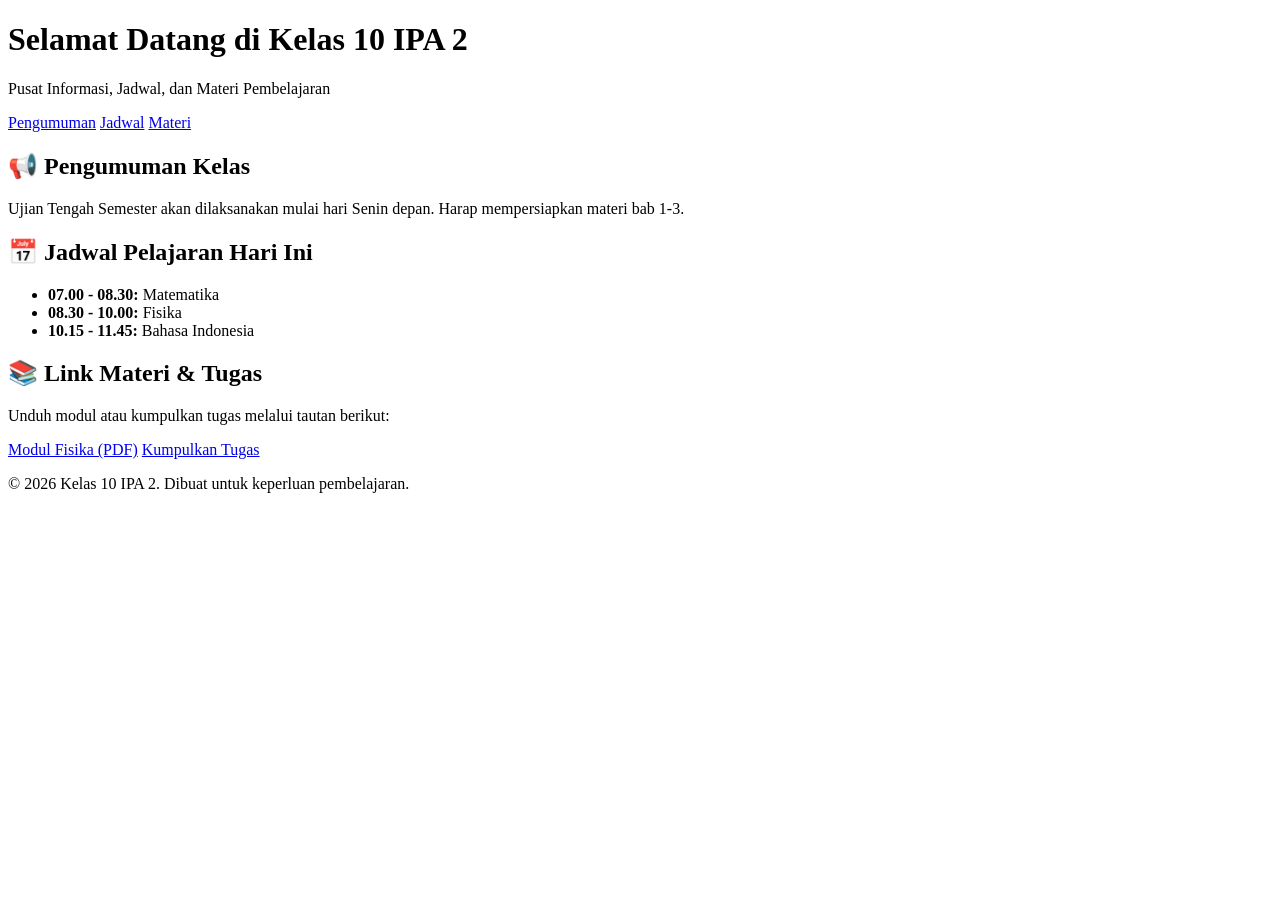
==== index.html @ 9a79be2e "index.html" ====
<!DOCTYPE html>
<html lang="id">
<head>
    <meta charset="UTF-8">
    <meta name="viewport" content="width=device-width, initial-scale=1.0">
    <title>Website Kelas 10 IPA 2</title>
    <link rel="stylesheet" href="style.css">
</head>
<body>

    <!-- Header / Banner -->
    <header>
        <h1>Selamat Datang di Kelas 10 IPA 2</h1>
        <p>Pusat Informasi, Jadwal, dan Materi Pembelajaran</p>
    </header>

    <!-- Navigasi Sederhana -->
    <nav>
        <a href="#pengumuman">Pengumuman</a>
        <a href="#jadwal">Jadwal</a>
        <a href="#materi">Materi</a>
    </nav>

    <!-- Konten Utama -->
    <main class="container">
        
        <!-- Seksi Pengumuman -->
        <section id="pengumuman" class="card">
            <h2>📢 Pengumuman Kelas</h2>
            <p>Ujian Tengah Semester akan dilaksanakan mulai hari Senin depan. Harap mempersiapkan materi bab 1-3.</p>
        </section>

        <!-- Seksi Jadwal -->
        <section id="jadwal" class="card">
            <h2>📅 Jadwal Pelajaran Hari Ini</h2>
            <ul>
                <li><strong>07.00 - 08.30:</strong> Matematika</li>
                <li><strong>08.30 - 10.00:</strong> Fisika</li>
                <li><strong>10.15 - 11.45:</strong> Bahasa Indonesia</li>
            </ul>
        </section>

        <!-- Seksi Materi -->
        <section id="materi" class="card">
            <h2>📚 Link Materi & Tugas</h2>
            <p>Unduh modul atau kumpulkan tugas melalui tautan berikut:</p>
            <a href="#" class="btn">Modul Fisika (PDF)</a>
            <a href="#" class="btn">Kumpulkan Tugas</a>
        </section>

    </main>

    <!-- Footer -->
    <footer>
        <p>&copy; 2026 Kelas 10 IPA 2. Dibuat untuk keperluan pembelajaran.</p>
    </footer>

</body>
</html>
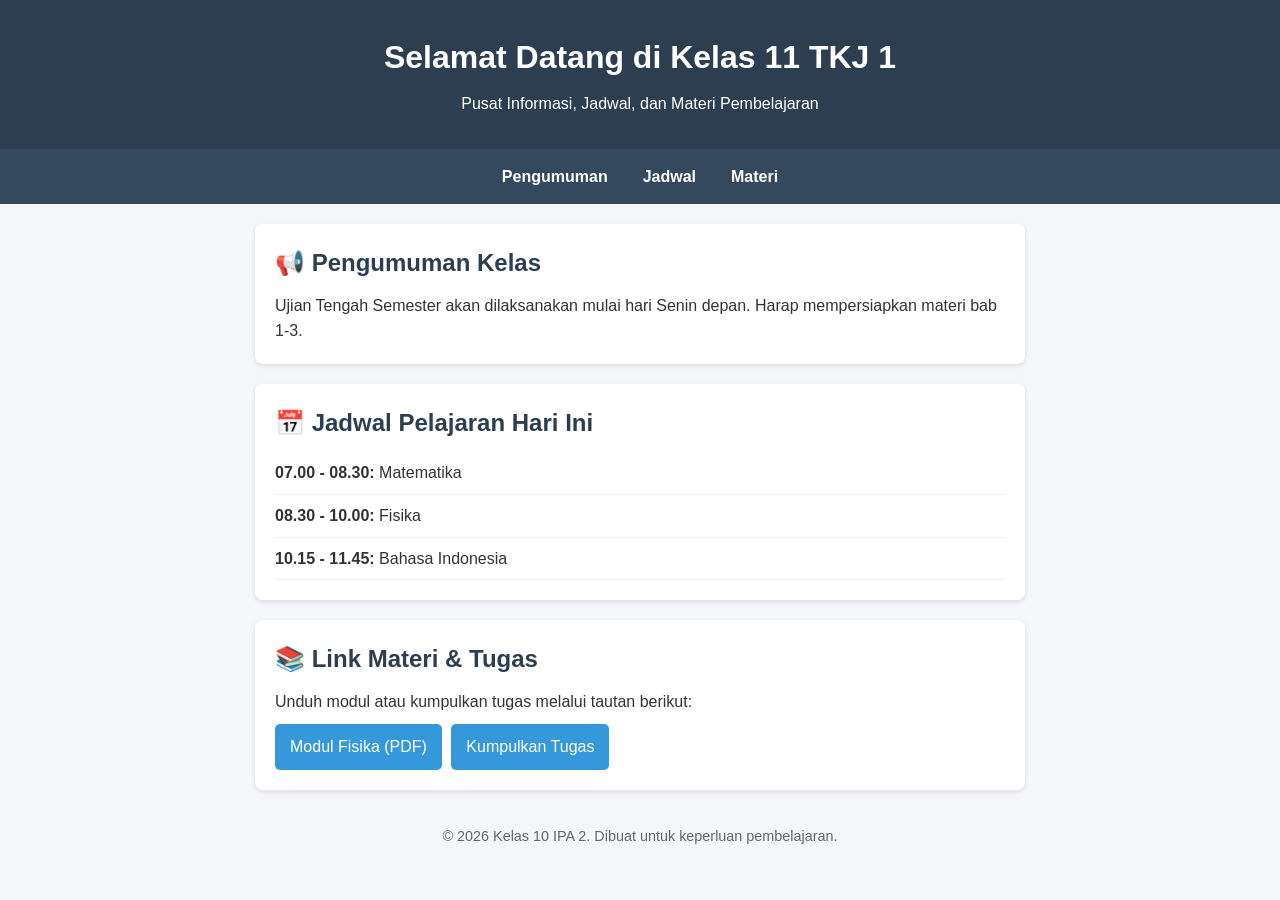
==== commit 90f25a10: "Update index.html" ====
--- a/index.html
+++ b/index.html
@@ -10,7 +10,7 @@
 
     <!-- Header / Banner -->
     <header>
-        <h1>Selamat Datang di Kelas 10 IPA 2</h1>
+        <h1>Selamat Datang di Kelas 11 TKJ 1</h1>
         <p>Pusat Informasi, Jadwal, dan Materi Pembelajaran</p>
     </header>
 
--- a/style.css
+++ b/style.css
@@ -0,0 +1,100 @@
+/* Pengaturan Umum */
+* {
+    box-sizing: border-box;
+    margin: 0;
+    padding: 0;
+    font-family: Arial, sans-serif;
+}
+
+body {
+    background-color: #f4f6f9;
+    color: #333;
+    line-height: 1.6;
+}
+
+/* Header */
+header {
+    background-color: #2c3e50;
+    color: white;
+    text-align: center;
+    padding: 2rem 1rem;
+}
+
+header h1 {
+    font-size: 2rem;
+    margin-bottom: 0.5rem;
+}
+
+/* Navigasi */
+nav {
+    background-color: #34495e;
+    display: flex;
+    justify-content: center;
+    gap: 15px;
+    padding: 10px;
+}
+
+nav a {
+    color: white;
+    text-decoration: none;
+    font-weight: bold;
+    padding: 5px 10px;
+}
+
+nav a:hover {
+    background-color: #1abc9c;
+    border-radius: 4px;
+}
+
+/* Layout Konten */
+.container {
+    max-width: 800px;
+    margin: 20px auto;
+    padding: 0 15px;
+}
+
+.card {
+    background: white;
+    padding: 20px;
+    margin-bottom: 20px;
+    border-radius: 8px;
+    box-shadow: 0 2px 5px rgba(0, 0, 0, 0.1);
+}
+
+.card h2 {
+    color: #2c3e50;
+    margin-bottom: 10px;
+}
+
+ul {
+    list-style-type: none;
+}
+
+ul li {
+    padding: 8px 0;
+    border-bottom: 1px solid #eee;
+}
+
+/* Tombol Link */
+.btn {
+    display: inline-block;
+    background-color: #3498db;
+    color: white;
+    padding: 10px 15px;
+    text-decoration: none;
+    border-radius: 5px;
+    margin-top: 10px;
+    margin-right: 5px;
+}
+
+.btn:hover {
+    background-color: #2980b9;
+}
+
+/* Footer */
+footer {
+    text-align: center;
+    padding: 15px;
+    font-size: 0.9rem;
+    color: #666;
+}
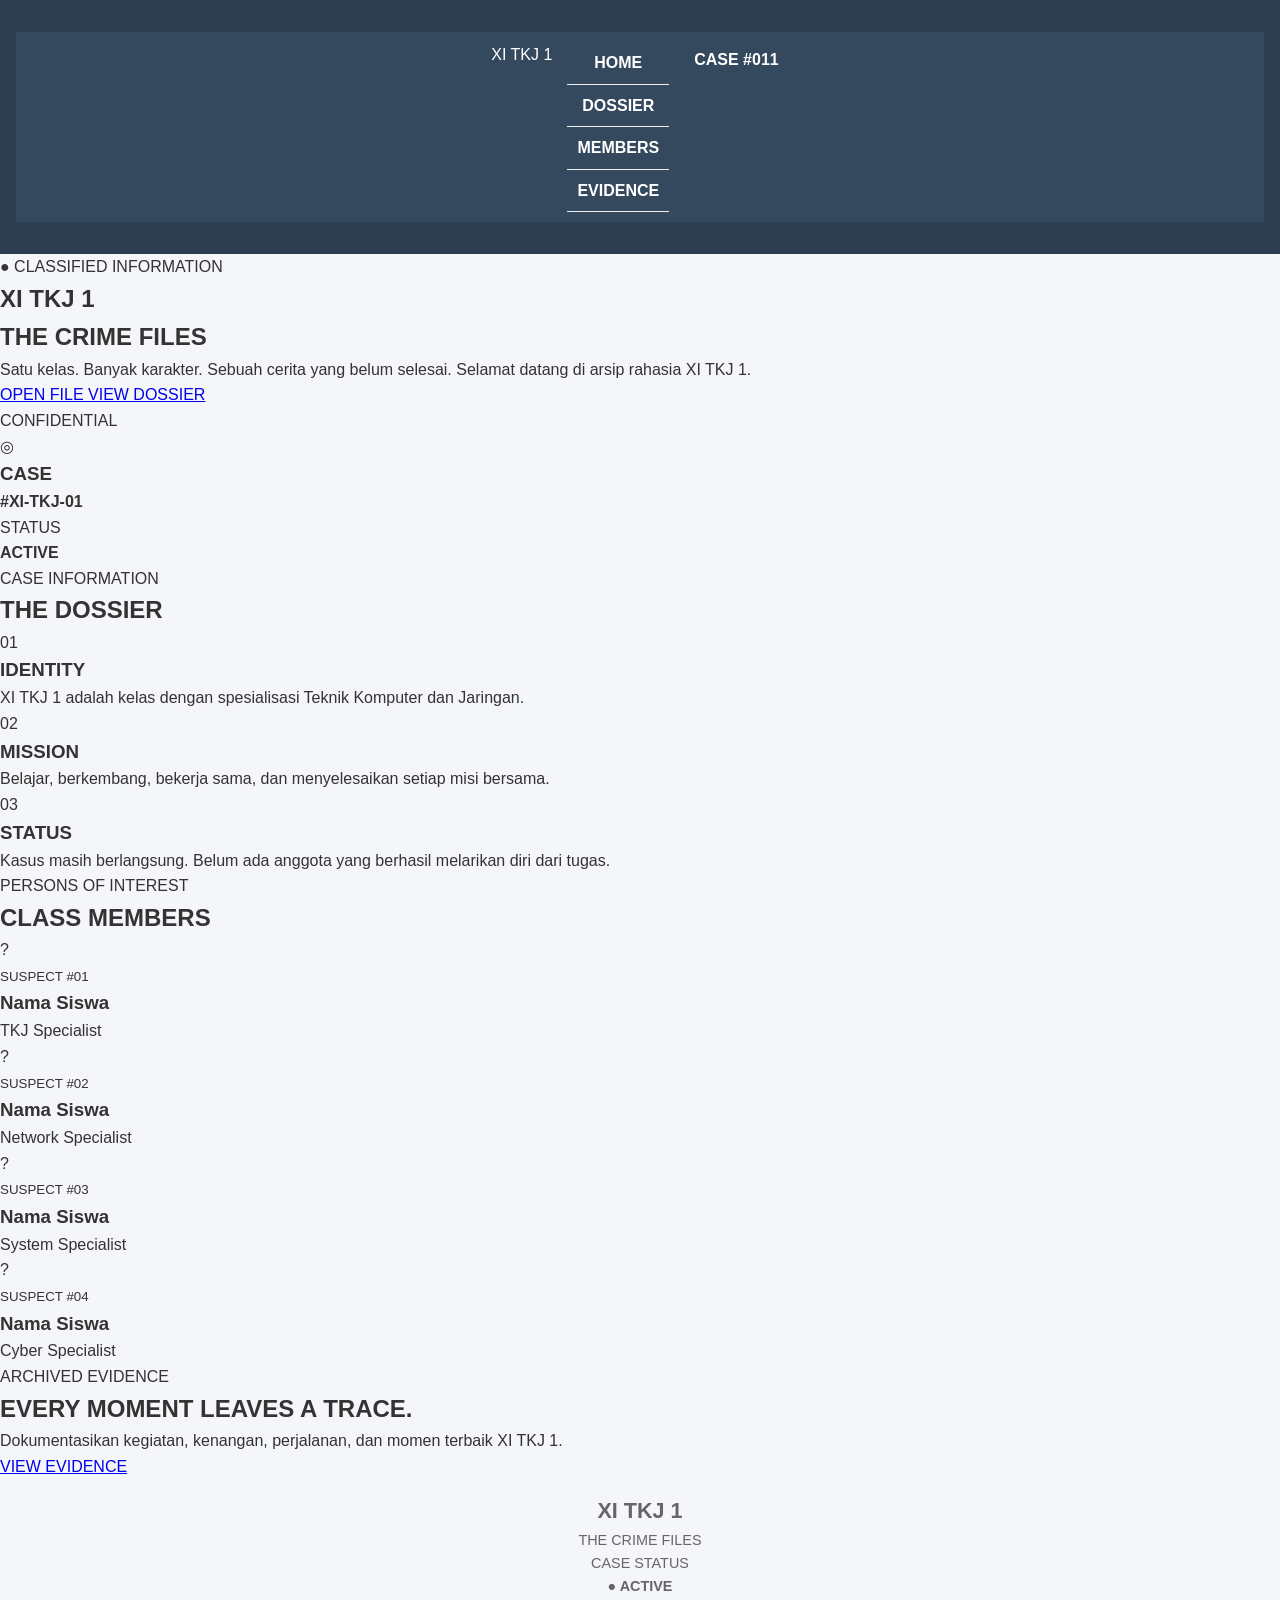
==== commit db6bc451: "Update index.html" ====
--- a/index.html
+++ b/index.html
@@ -3,56 +3,238 @@
 <head>
     <meta charset="UTF-8">
     <meta name="viewport" content="width=device-width, initial-scale=1.0">
-    <title>Website Kelas 10 IPA 2</title>
+
+    <title>XI TKJ 1 | Crime Files</title>
+
     <link rel="stylesheet" href="style.css">
+
+    <!-- Google Font -->
+    <link rel="preconnect" href="https://fonts.googleapis.com">
+    <link rel="preconnect" href="https://fonts.gstatic.com" crossorigin>
+    <link href="https://fonts.googleapis.com/css2?family=Bebas+Neue&family=Inter:wght@400;500;600;700;800&display=swap" rel="stylesheet">
 </head>
+
 <body>
 
-    <!-- Header / Banner -->
+    <!-- NAVBAR -->
     <header>
-        <h1>Selamat Datang di Kelas 11 TKJ 1</h1>
-        <p>Pusat Informasi, Jadwal, dan Materi Pembelajaran</p>
+        <nav class="navbar">
+            <div class="logo">
+                XI <span>TKJ 1</span>
+            </div>
+
+            <ul class="nav-menu">
+                <li><a href="#home">HOME</a></li>
+                <li><a href="#dossier">DOSSIER</a></li>
+                <li><a href="#members">MEMBERS</a></li>
+                <li><a href="#evidence">EVIDENCE</a></li>
+            </ul>
+
+            <a href="#contact" class="case-button">
+                CASE #011
+            </a>
+        </nav>
     </header>
 
-    <!-- Navigasi Sederhana -->
-    <nav>
-        <a href="#pengumuman">Pengumuman</a>
-        <a href="#jadwal">Jadwal</a>
-        <a href="#materi">Materi</a>
-    </nav>
-
-    <!-- Konten Utama -->
-    <main class="container">
-        
-        <!-- Seksi Pengumuman -->
-        <section id="pengumuman" class="card">
-            <h2>📢 Pengumuman Kelas</h2>
-            <p>Ujian Tengah Semester akan dilaksanakan mulai hari Senin depan. Harap mempersiapkan materi bab 1-3.</p>
-        </section>
-
-        <!-- Seksi Jadwal -->
-        <section id="jadwal" class="card">
-            <h2>📅 Jadwal Pelajaran Hari Ini</h2>
-            <ul>
-                <li><strong>07.00 - 08.30:</strong> Matematika</li>
-                <li><strong>08.30 - 10.00:</strong> Fisika</li>
-                <li><strong>10.15 - 11.45:</strong> Bahasa Indonesia</li>
-            </ul>
-        </section>
-
-        <!-- Seksi Materi -->
-        <section id="materi" class="card">
-            <h2>📚 Link Materi & Tugas</h2>
-            <p>Unduh modul atau kumpulkan tugas melalui tautan berikut:</p>
-            <a href="#" class="btn">Modul Fisika (PDF)</a>
-            <a href="#" class="btn">Kumpulkan Tugas</a>
-        </section>
-
-    </main>
-
-    <!-- Footer -->
-    <footer>
-        <p>&copy; 2026 Kelas 10 IPA 2. Dibuat untuk keperluan pembelajaran.</p>
+
+    <!-- HERO -->
+    <section class="hero" id="home">
+
+        <div class="hero-content">
+
+            <p class="classified">● CLASSIFIED INFORMATION</p>
+
+            <h1>
+                XI TKJ <span>1</span>
+            </h1>
+
+            <h2>
+                THE CRIME FILES
+            </h2>
+
+            <p class="description">
+                Satu kelas. Banyak karakter.
+                Sebuah cerita yang belum selesai.
+                Selamat datang di arsip rahasia XI TKJ 1.
+            </p>
+
+            <div class="hero-buttons">
+                <a href="#members" class="btn-red">
+                    OPEN FILE
+                </a>
+
+                <a href="#dossier" class="btn-outline">
+                    VIEW DOSSIER
+                </a>
+            </div>
+
+        </div>
+
+        <div class="hero-file">
+
+            <div class="file-top">
+                CONFIDENTIAL
+            </div>
+
+            <div class="fingerprint">
+                ◎
+            </div>
+
+            <h3>CASE</h3>
+            <strong>#XI-TKJ-01</strong>
+
+            <div class="file-line"></div>
+
+            <p>STATUS</p>
+            <b>ACTIVE</b>
+
+        </div>
+
+    </section>
+
+
+    <!-- DOSSIER -->
+    <section class="section" id="dossier">
+
+        <p class="section-label">CASE INFORMATION</p>
+
+        <h2 class="section-title">
+            THE <span>DOSSIER</span>
+        </h2>
+
+        <div class="dossier-grid">
+
+            <div class="dossier-card">
+                <div class="number">01</div>
+                <h3>IDENTITY</h3>
+                <p>
+                    XI TKJ 1 adalah kelas dengan
+                    spesialisasi Teknik Komputer dan Jaringan.
+                </p>
+            </div>
+
+            <div class="dossier-card">
+                <div class="number">02</div>
+                <h3>MISSION</h3>
+                <p>
+                    Belajar, berkembang, bekerja sama,
+                    dan menyelesaikan setiap misi bersama.
+                </p>
+            </div>
+
+            <div class="dossier-card">
+                <div class="number">03</div>
+                <h3>STATUS</h3>
+                <p>
+                    Kasus masih berlangsung.
+                    Belum ada anggota yang berhasil melarikan diri dari tugas.
+                </p>
+            </div>
+
+        </div>
+
+    </section>
+
+
+    <!-- MEMBERS -->
+    <section class="section members" id="members">
+
+        <p class="section-label">PERSONS OF INTEREST</p>
+
+        <h2 class="section-title">
+            CLASS <span>MEMBERS</span>
+        </h2>
+
+        <div class="member-grid">
+
+            <div class="member-card">
+                <div class="photo">
+                    ?
+                </div>
+                <div class="member-info">
+                    <small>SUSPECT #01</small>
+                    <h3>Nama Siswa</h3>
+                    <p>TKJ Specialist</p>
+                </div>
+            </div>
+
+            <div class="member-card">
+                <div class="photo">
+                    ?
+                </div>
+                <div class="member-info">
+                    <small>SUSPECT #02</small>
+                    <h3>Nama Siswa</h3>
+                    <p>Network Specialist</p>
+                </div>
+            </div>
+
+            <div class="member-card">
+                <div class="photo">
+                    ?
+                </div>
+                <div class="member-info">
+                    <small>SUSPECT #03</small>
+                    <h3>Nama Siswa</h3>
+                    <p>System Specialist</p>
+                </div>
+            </div>
+
+            <div class="member-card">
+                <div class="photo">
+                    ?
+                </div>
+                <div class="member-info">
+                    <small>SUSPECT #04</small>
+                    <h3>Nama Siswa</h3>
+                    <p>Cyber Specialist</p>
+                </div>
+            </div>
+
+        </div>
+
+    </section>
+
+
+    <!-- EVIDENCE -->
+    <section class="evidence" id="evidence">
+
+        <div class="evidence-content">
+
+            <p class="section-label">ARCHIVED EVIDENCE</p>
+
+            <h2>
+                EVERY <span>MOMENT</span>
+                LEAVES A TRACE.
+            </h2>
+
+            <p>
+                Dokumentasikan kegiatan, kenangan,
+                perjalanan, dan momen terbaik XI TKJ 1.
+            </p>
+
+            <a href="#" class="btn-red">
+                VIEW EVIDENCE
+            </a>
+
+        </div>
+
+    </section>
+
+
+    <!-- CONTACT -->
+    <footer id="contact">
+
+        <div>
+            <h2>XI TKJ <span>1</span></h2>
+            <p>THE CRIME FILES</p>
+        </div>
+
+        <div class="footer-right">
+            <p>CASE STATUS</p>
+            <strong>● ACTIVE</strong>
+        </div>
+
     </footer>
 
 </body>
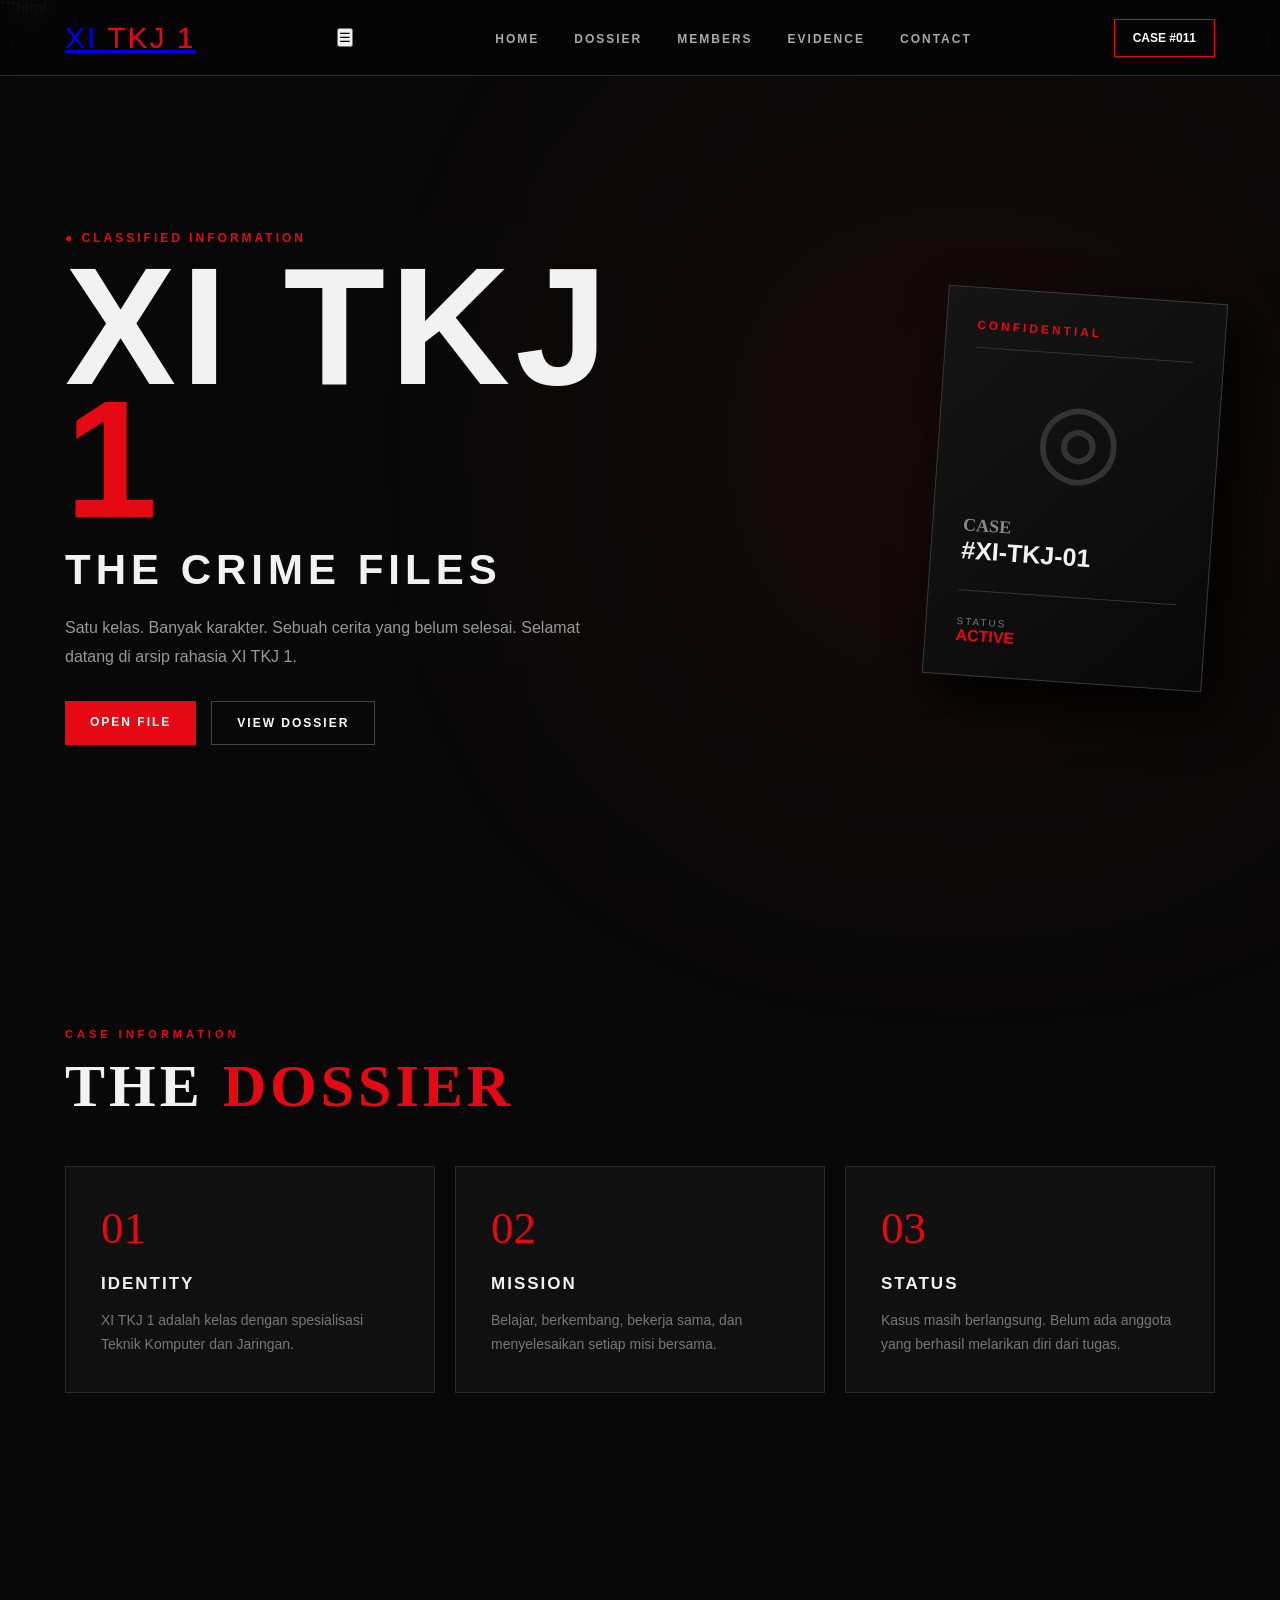
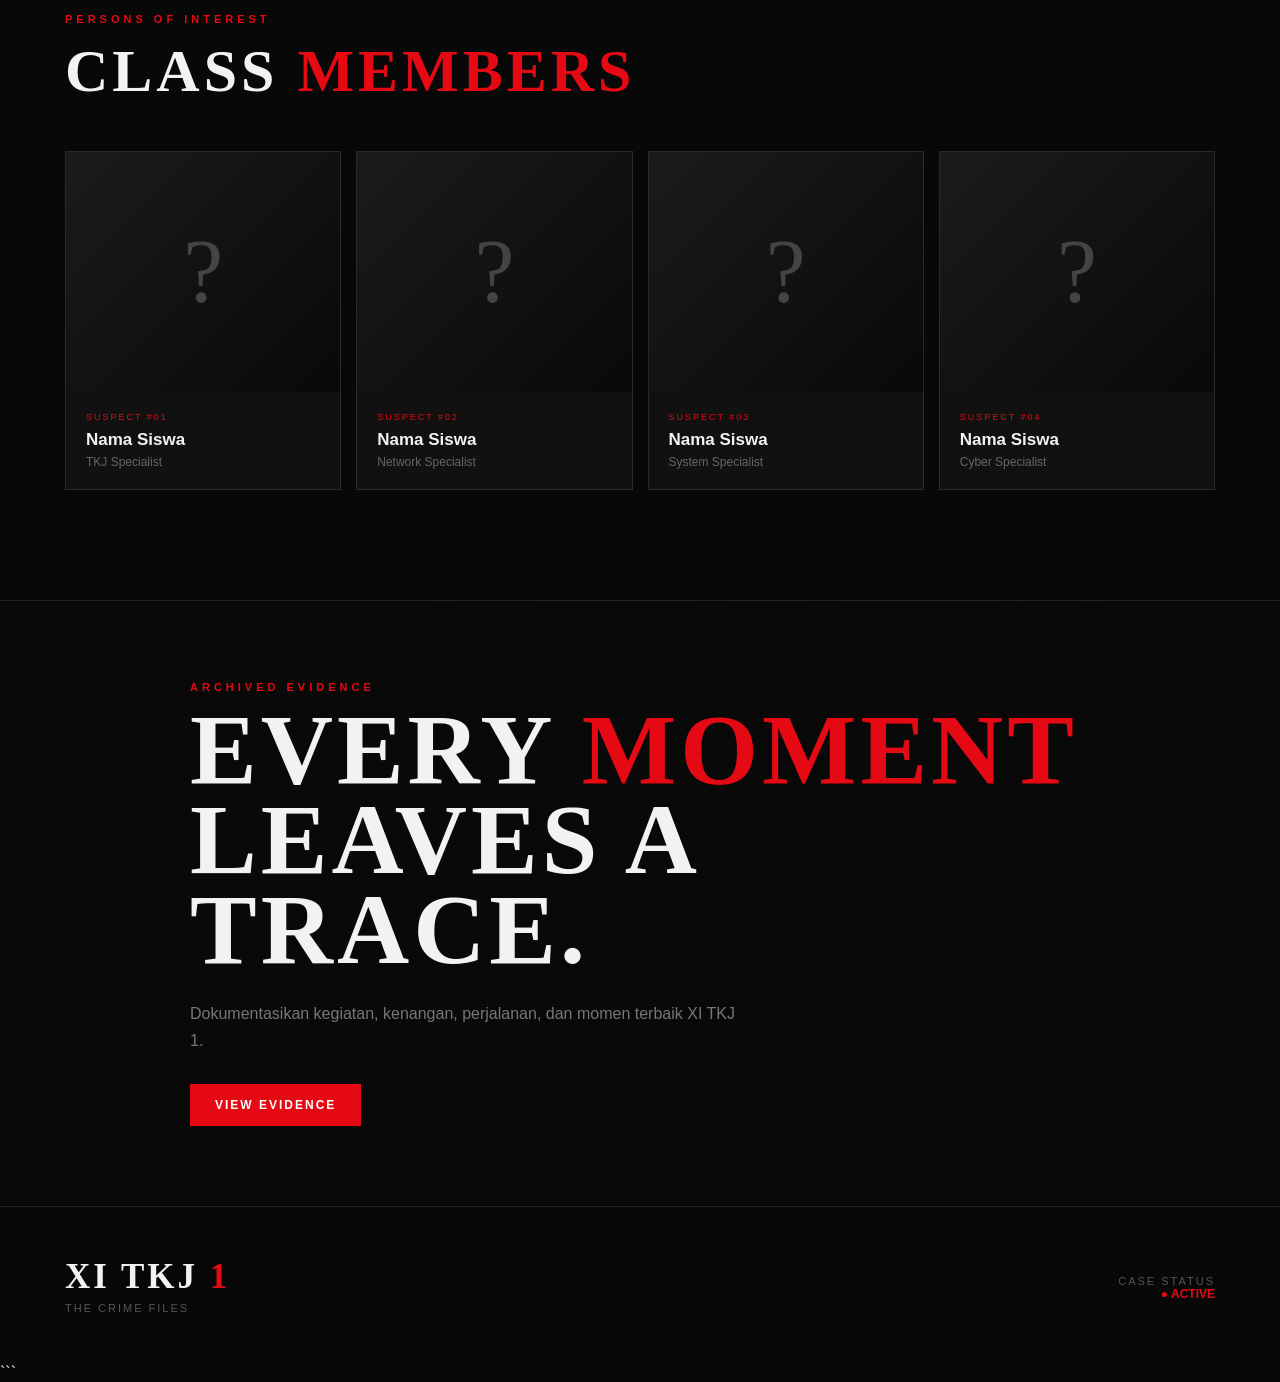
==== commit 53471c84: "Update index.html" ====
--- a/index.html
+++ b/index.html
@@ -1,3 +1,4 @@
+```html
 <!DOCTYPE html>
 <html lang="id">
 <head>
@@ -8,7 +9,6 @@
 
     <link rel="stylesheet" href="style.css">
 
-    <!-- Google Font -->
     <link rel="preconnect" href="https://fonts.googleapis.com">
     <link rel="preconnect" href="https://fonts.gstatic.com" crossorigin>
     <link href="https://fonts.googleapis.com/css2?family=Bebas+Neue&family=Inter:wght@400;500;600;700;800&display=swap" rel="stylesheet">
@@ -19,223 +19,297 @@
     <!-- NAVBAR -->
     <header>
         <nav class="navbar">
-            <div class="logo">
+
+            <a href="#home" class="logo">
                 XI <span>TKJ 1</span>
-            </div>
-
-            <ul class="nav-menu">
+            </a>
+
+            <button class="menu-toggle" id="menuToggle">
+                ☰
+            </button>
+
+            <ul class="nav-menu" id="navMenu">
                 <li><a href="#home">HOME</a></li>
                 <li><a href="#dossier">DOSSIER</a></li>
                 <li><a href="#members">MEMBERS</a></li>
                 <li><a href="#evidence">EVIDENCE</a></li>
+                <li><a href="#contact">CONTACT</a></li>
             </ul>
 
-            <a href="#contact" class="case-button">
+            <a href="#dossier" class="case-button">
                 CASE #011
             </a>
+
         </nav>
     </header>
 
 
     <!-- HERO -->
-    <section class="hero" id="home">
-
-        <div class="hero-content">
-
-            <p class="classified">● CLASSIFIED INFORMATION</p>
-
-            <h1>
+    <main>
+
+        <section class="hero" id="home">
+
+            <div class="hero-content">
+
+                <p class="classified">
+                    ● CLASSIFIED INFORMATION
+                </p>
+
+                <h1>
+                    XI TKJ <span>1</span>
+                </h1>
+
+                <h2>
+                    THE CRIME FILES
+                </h2>
+
+                <p class="description">
+                    Satu kelas. Banyak karakter.
+                    Sebuah cerita yang belum selesai.
+                    Selamat datang di arsip rahasia XI TKJ 1.
+                </p>
+
+                <div class="hero-buttons">
+                    <a href="#members" class="btn-red">
+                        OPEN FILE
+                    </a>
+
+                    <a href="#dossier" class="btn-outline">
+                        VIEW DOSSIER
+                    </a>
+                </div>
+
+            </div>
+
+
+            <div class="hero-file">
+
+                <div class="file-top">
+                    CONFIDENTIAL
+                </div>
+
+                <div class="fingerprint">
+                    ◎
+                </div>
+
+                <h3>CASE</h3>
+
+                <strong>
+                    #XI-TKJ-01
+                </strong>
+
+                <div class="file-line"></div>
+
+                <p>STATUS</p>
+
+                <b>ACTIVE</b>
+
+            </div>
+
+        </section>
+
+
+        <!-- DOSSIER -->
+        <section class="section" id="dossier">
+
+            <p class="section-label">
+                CASE INFORMATION
+            </p>
+
+            <h2 class="section-title">
+                THE <span>DOSSIER</span>
+            </h2>
+
+            <div class="dossier-grid">
+
+                <div class="dossier-card">
+                    <div class="number">01</div>
+
+                    <h3>IDENTITY</h3>
+
+                    <p>
+                        XI TKJ 1 adalah kelas dengan
+                        spesialisasi Teknik Komputer dan Jaringan.
+                    </p>
+                </div>
+
+
+                <div class="dossier-card">
+                    <div class="number">02</div>
+
+                    <h3>MISSION</h3>
+
+                    <p>
+                        Belajar, berkembang, bekerja sama,
+                        dan menyelesaikan setiap misi bersama.
+                    </p>
+                </div>
+
+
+                <div class="dossier-card">
+                    <div class="number">03</div>
+
+                    <h3>STATUS</h3>
+
+                    <p>
+                        Kasus masih berlangsung.
+                        Belum ada anggota yang berhasil melarikan diri dari tugas.
+                    </p>
+                </div>
+
+            </div>
+
+        </section>
+
+
+        <!-- MEMBERS -->
+        <section class="section" id="members">
+
+            <p class="section-label">
+                PERSONS OF INTEREST
+            </p>
+
+            <h2 class="section-title">
+                CLASS <span>MEMBERS</span>
+            </h2>
+
+            <div class="member-grid">
+
+                <div class="member-card">
+                    <div class="photo">?</div>
+
+                    <div class="member-info">
+                        <small>SUSPECT #01</small>
+                        <h3>Nama Siswa</h3>
+                        <p>TKJ Specialist</p>
+                    </div>
+                </div>
+
+
+                <div class="member-card">
+                    <div class="photo">?</div>
+
+                    <div class="member-info">
+                        <small>SUSPECT #02</small>
+                        <h3>Nama Siswa</h3>
+                        <p>Network Specialist</p>
+                    </div>
+                </div>
+
+
+                <div class="member-card">
+                    <div class="photo">?</div>
+
+                    <div class="member-info">
+                        <small>SUSPECT #03</small>
+                        <h3>Nama Siswa</h3>
+                        <p>System Specialist</p>
+                    </div>
+                </div>
+
+
+                <div class="member-card">
+                    <div class="photo">?</div>
+
+                    <div class="member-info">
+                        <small>SUSPECT #04</small>
+                        <h3>Nama Siswa</h3>
+                        <p>Cyber Specialist</p>
+                    </div>
+                </div>
+
+            </div>
+
+        </section>
+
+
+        <!-- EVIDENCE -->
+        <section class="evidence" id="evidence">
+
+            <div class="evidence-content">
+
+                <p class="section-label">
+                    ARCHIVED EVIDENCE
+                </p>
+
+                <h2>
+                    EVERY <span>MOMENT</span>
+                    LEAVES A TRACE.
+                </h2>
+
+                <p>
+                    Dokumentasikan kegiatan, kenangan,
+                    perjalanan, dan momen terbaik XI TKJ 1.
+                </p>
+
+                <a href="#members" class="btn-red">
+                    VIEW EVIDENCE
+                </a>
+
+            </div>
+
+        </section>
+
+    </main>
+
+
+    <!-- FOOTER -->
+    <footer id="contact">
+
+        <div>
+            <h2>
                 XI TKJ <span>1</span>
-            </h1>
-
-            <h2>
+            </h2>
+
+            <p>
                 THE CRIME FILES
-            </h2>
-
-            <p class="description">
-                Satu kelas. Banyak karakter.
-                Sebuah cerita yang belum selesai.
-                Selamat datang di arsip rahasia XI TKJ 1.
             </p>
-
-            <div class="hero-buttons">
-                <a href="#members" class="btn-red">
-                    OPEN FILE
-                </a>
-
-                <a href="#dossier" class="btn-outline">
-                    VIEW DOSSIER
-                </a>
-            </div>
-
         </div>
 
-        <div class="hero-file">
-
-            <div class="file-top">
-                CONFIDENTIAL
-            </div>
-
-            <div class="fingerprint">
-                ◎
-            </div>
-
-            <h3>CASE</h3>
-            <strong>#XI-TKJ-01</strong>
-
-            <div class="file-line"></div>
-
-            <p>STATUS</p>
-            <b>ACTIVE</b>
+        <div class="footer-right">
+
+            <p>
+                CASE STATUS
+            </p>
+
+            <strong>
+                ● ACTIVE
+            </strong>
 
         </div>
 
-    </section>
-
-
-    <!-- DOSSIER -->
-    <section class="section" id="dossier">
-
-        <p class="section-label">CASE INFORMATION</p>
-
-        <h2 class="section-title">
-            THE <span>DOSSIER</span>
-        </h2>
-
-        <div class="dossier-grid">
-
-            <div class="dossier-card">
-                <div class="number">01</div>
-                <h3>IDENTITY</h3>
-                <p>
-                    XI TKJ 1 adalah kelas dengan
-                    spesialisasi Teknik Komputer dan Jaringan.
-                </p>
-            </div>
-
-            <div class="dossier-card">
-                <div class="number">02</div>
-                <h3>MISSION</h3>
-                <p>
-                    Belajar, berkembang, bekerja sama,
-                    dan menyelesaikan setiap misi bersama.
-                </p>
-            </div>
-
-            <div class="dossier-card">
-                <div class="number">03</div>
-                <h3>STATUS</h3>
-                <p>
-                    Kasus masih berlangsung.
-                    Belum ada anggota yang berhasil melarikan diri dari tugas.
-                </p>
-            </div>
-
-        </div>
-
-    </section>
-
-
-    <!-- MEMBERS -->
-    <section class="section members" id="members">
-
-        <p class="section-label">PERSONS OF INTEREST</p>
-
-        <h2 class="section-title">
-            CLASS <span>MEMBERS</span>
-        </h2>
-
-        <div class="member-grid">
-
-            <div class="member-card">
-                <div class="photo">
-                    ?
-                </div>
-                <div class="member-info">
-                    <small>SUSPECT #01</small>
-                    <h3>Nama Siswa</h3>
-                    <p>TKJ Specialist</p>
-                </div>
-            </div>
-
-            <div class="member-card">
-                <div class="photo">
-                    ?
-                </div>
-                <div class="member-info">
-                    <small>SUSPECT #02</small>
-                    <h3>Nama Siswa</h3>
-                    <p>Network Specialist</p>
-                </div>
-            </div>
-
-            <div class="member-card">
-                <div class="photo">
-                    ?
-                </div>
-                <div class="member-info">
-                    <small>SUSPECT #03</small>
-                    <h3>Nama Siswa</h3>
-                    <p>System Specialist</p>
-                </div>
-            </div>
-
-            <div class="member-card">
-                <div class="photo">
-                    ?
-                </div>
-                <div class="member-info">
-                    <small>SUSPECT #04</small>
-                    <h3>Nama Siswa</h3>
-                    <p>Cyber Specialist</p>
-                </div>
-            </div>
-
-        </div>
-
-    </section>
-
-
-    <!-- EVIDENCE -->
-    <section class="evidence" id="evidence">
-
-        <div class="evidence-content">
-
-            <p class="section-label">ARCHIVED EVIDENCE</p>
-
-            <h2>
-                EVERY <span>MOMENT</span>
-                LEAVES A TRACE.
-            </h2>
-
-            <p>
-                Dokumentasikan kegiatan, kenangan,
-                perjalanan, dan momen terbaik XI TKJ 1.
-            </p>
-
-            <a href="#" class="btn-red">
-                VIEW EVIDENCE
-            </a>
-
-        </div>
-
-    </section>
-
-
-    <!-- CONTACT -->
-    <footer id="contact">
-
-        <div>
-            <h2>XI TKJ <span>1</span></h2>
-            <p>THE CRIME FILES</p>
-        </div>
-
-        <div class="footer-right">
-            <p>CASE STATUS</p>
-            <strong>● ACTIVE</strong>
-        </div>
-
     </footer>
+
+
+    <!-- MOBILE MENU SCRIPT -->
+    <script>
+
+        const menuToggle =
+            document.getElementById("menuToggle");
+
+        const navMenu =
+            document.getElementById("navMenu");
+
+        menuToggle.addEventListener("click", () => {
+
+            navMenu.classList.toggle("active");
+
+        });
+
+
+        document.querySelectorAll(".nav-menu a")
+            .forEach(link => {
+
+                link.addEventListener("click", () => {
+
+                    navMenu.classList.remove("active");
+
+                });
+
+            });
+
+    </script>
 
 </body>
 </html>
+```
--- a/style.css
+++ b/style.css
@@ -1,100 +1,615 @@
-/* Pengaturan Umum */
 * {
-    box-sizing: border-box;
     margin: 0;
     padding: 0;
-    font-family: Arial, sans-serif;
+    box-sizing: border-box;
+}
+
+html {
+    scroll-behavior: smooth;
 }
 
 body {
-    background-color: #f4f6f9;
-    color: #333;
-    line-height: 1.6;
-}
-
-/* Header */
+    background: #080808;
+    color: #f2f2f2;
+    font-family: "Inter", sans-serif;
+}
+
+/* ================= NAVBAR ================= */
+
 header {
-    background-color: #2c3e50;
-    color: white;
-    text-align: center;
-    padding: 2rem 1rem;
-}
-
-header h1 {
-    font-size: 2rem;
-    margin-bottom: 0.5rem;
-}
-
-/* Navigasi */
-nav {
-    background-color: #34495e;
+    position: fixed;
+    top: 0;
+    left: 0;
+    width: 100%;
+    z-index: 1000;
+
+    background: rgba(5, 5, 5, 0.88);
+    backdrop-filter: blur(12px);
+
+    border-bottom: 1px solid #292929;
+}
+
+.navbar {
+    max-width: 1200px;
+    margin: auto;
+
+    height: 75px;
+
     display: flex;
-    justify-content: center;
-    gap: 15px;
-    padding: 10px;
-}
-
-nav a {
+    align-items: center;
+    justify-content: space-between;
+
+    padding: 0 25px;
+}
+
+.logo {
+    font-family: "Bebas Neue", sans-serif;
+    font-size: 30px;
+    letter-spacing: 2px;
+}
+
+.logo span,
+h1 span,
+h2 span,
+.section-title span,
+.evidence h2 span,
+footer span {
+    color: #e50914;
+}
+
+.nav-menu {
+    display: flex;
+    gap: 35px;
+    list-style: none;
+}
+
+.nav-menu a {
+    color: #aaa;
+    text-decoration: none;
+
+    font-size: 12px;
+    font-weight: 700;
+
+    letter-spacing: 2px;
+
+    transition: 0.3s;
+}
+
+.nav-menu a:hover {
+    color: #e50914;
+}
+
+.case-button {
     color: white;
     text-decoration: none;
-    font-weight: bold;
-    padding: 5px 10px;
-}
-
-nav a:hover {
-    background-color: #1abc9c;
-    border-radius: 4px;
-}
-
-/* Layout Konten */
-.container {
-    max-width: 800px;
-    margin: 20px auto;
-    padding: 0 15px;
-}
-
-.card {
-    background: white;
+
+    border: 1px solid #e50914;
+    padding: 11px 18px;
+
+    font-size: 12px;
+    font-weight: 700;
+
+    transition: 0.3s;
+}
+
+.case-button:hover {
+    background: #e50914;
+}
+
+
+/* ================= HERO ================= */
+
+.hero {
+    min-height: 100vh;
+
+    display: flex;
+    align-items: center;
+    justify-content: space-between;
+
+    max-width: 1200px;
+    margin: auto;
+
+    padding: 120px 25px 80px;
+
+    position: relative;
+}
+
+.hero::before {
+    content: "";
+
+    position: absolute;
+
+    width: 450px;
+    height: 450px;
+
+    background: #e50914;
+
+    filter: blur(180px);
+    opacity: 0.12;
+
+    right: 50px;
+    top: 200px;
+}
+
+.hero-content {
+    max-width: 650px;
+    z-index: 1;
+}
+
+.classified {
+    color: #e50914;
+
+    font-size: 12px;
+    font-weight: 800;
+
+    letter-spacing: 3px;
+
+    margin-bottom: 15px;
+}
+
+.hero h1 {
+    font-family: "Bebas Neue", sans-serif;
+
+    font-size: clamp(90px, 13vw, 180px);
+
+    line-height: 0.8;
+
+    letter-spacing: 5px;
+}
+
+.hero h2 {
+    margin-top: 20px;
+
+    font-family: "Bebas Neue", sans-serif;
+
+    font-size: 42px;
+
+    letter-spacing: 5px;
+}
+
+.description {
+    color: #999;
+
+    line-height: 1.8;
+
+    max-width: 520px;
+
+    margin: 20px 0 30px;
+}
+
+.hero-buttons {
+    display: flex;
+    gap: 15px;
+}
+
+.btn-red,
+.btn-outline {
+    display: inline-block;
+
+    text-decoration: none;
+
+    padding: 14px 25px;
+
+    font-size: 12px;
+    font-weight: 800;
+
+    letter-spacing: 2px;
+
+    transition: 0.3s;
+}
+
+.btn-red {
+    background: #e50914;
+    color: white;
+}
+
+.btn-red:hover {
+    background: #ff202c;
+    transform: translateY(-3px);
+}
+
+.btn-outline {
+    color: white;
+
+    border: 1px solid #444;
+}
+
+.btn-outline:hover {
+    border-color: #e50914;
+}
+
+
+/* ================= CASE FILE ================= */
+
+.hero-file {
+    width: 280px;
+
+    border: 1px solid #3a3a3a;
+
+    padding: 30px;
+
+    transform: rotate(4deg);
+
+    background:
+        linear-gradient(
+            135deg,
+            #151515,
+            #080808
+        );
+
+    box-shadow: 15px 20px 50px #000;
+}
+
+.file-top {
+    color: #e50914;
+
+    font-size: 12px;
+    font-weight: 900;
+
+    letter-spacing: 3px;
+
+    border-bottom: 1px solid #333;
+
+    padding-bottom: 15px;
+}
+
+.fingerprint {
+    text-align: center;
+
+    font-size: 100px;
+
+    color: #333;
+
+    margin: 25px 0;
+}
+
+.hero-file h3 {
+    font-family: "Bebas Neue";
+
+    font-size: 18px;
+
+    color: #888;
+}
+
+.hero-file strong {
+    font-size: 25px;
+}
+
+.file-line {
+    height: 1px;
+    background: #333;
+
+    margin: 25px 0;
+}
+
+.hero-file p {
+    color: #777;
+
+    font-size: 10px;
+    letter-spacing: 2px;
+}
+
+.hero-file b {
+    color: #e50914;
+}
+
+
+/* ================= SECTION ================= */
+
+.section {
+    max-width: 1200px;
+
+    margin: auto;
+
+    padding: 110px 25px;
+}
+
+.section-label {
+    color: #e50914;
+
+    font-size: 11px;
+    font-weight: 800;
+
+    letter-spacing: 4px;
+
+    margin-bottom: 12px;
+}
+
+.section-title {
+    font-family: "Bebas Neue";
+
+    font-size: 60px;
+
+    letter-spacing: 4px;
+
+    margin-bottom: 45px;
+}
+
+
+/* ================= DOSSIER ================= */
+
+.dossier-grid {
+    display: grid;
+
+    grid-template-columns:
+        repeat(3, 1fr);
+
+    gap: 20px;
+}
+
+.dossier-card {
+    background: #101010;
+
+    border: 1px solid #292929;
+
+    padding: 35px;
+
+    position: relative;
+
+    transition: 0.3s;
+}
+
+.dossier-card:hover {
+    border-color: #e50914;
+
+    transform: translateY(-8px);
+}
+
+.number {
+    color: #e50914;
+
+    font-family: "Bebas Neue";
+
+    font-size: 45px;
+
+    margin-bottom: 20px;
+}
+
+.dossier-card h3 {
+    font-size: 17px;
+
+    letter-spacing: 2px;
+
+    margin-bottom: 15px;
+}
+
+.dossier-card p {
+    color: #777;
+
+    line-height: 1.7;
+
+    font-size: 14px;
+}
+
+
+/* ================= MEMBERS ================= */
+
+.members {
+    max-width: 1200px;
+}
+
+.member-grid {
+    display: grid;
+
+    grid-template-columns:
+        repeat(4, 1fr);
+
+    gap: 15px;
+}
+
+.member-card {
+    background: #111;
+
+    border: 1px solid #292929;
+
+    transition: 0.3s;
+}
+
+.member-card:hover {
+    transform: translateY(-7px);
+
+    border-color: #e50914;
+}
+
+.photo {
+    height: 240px;
+
+    display: flex;
+    align-items: center;
+    justify-content: center;
+
+    background:
+        linear-gradient(
+            135deg,
+            #1b1b1b,
+            #090909
+        );
+
+    color: #444;
+
+    font-family: "Bebas Neue";
+
+    font-size: 90px;
+}
+
+.member-info {
     padding: 20px;
-    margin-bottom: 20px;
-    border-radius: 8px;
-    box-shadow: 0 2px 5px rgba(0, 0, 0, 0.1);
-}
-
-.card h2 {
-    color: #2c3e50;
-    margin-bottom: 10px;
-}
-
-ul {
-    list-style-type: none;
-}
-
-ul li {
-    padding: 8px 0;
-    border-bottom: 1px solid #eee;
-}
-
-/* Tombol Link */
-.btn {
-    display: inline-block;
-    background-color: #3498db;
-    color: white;
-    padding: 10px 15px;
-    text-decoration: none;
-    border-radius: 5px;
-    margin-top: 10px;
-    margin-right: 5px;
-}
-
-.btn:hover {
-    background-color: #2980b9;
-}
-
-/* Footer */
+}
+
+.member-info small {
+    color: #e50914;
+
+    font-size: 9px;
+
+    letter-spacing: 2px;
+}
+
+.member-info h3 {
+    margin-top: 8px;
+
+    font-size: 17px;
+}
+
+.member-info p {
+    color: #666;
+
+    font-size: 12px;
+
+    margin-top: 5px;
+}
+
+
+/* ================= EVIDENCE ================= */
+
+.evidence {
+    min-height: 500px;
+
+    display: flex;
+    align-items: center;
+
+    padding: 80px 25px;
+
+    background:
+        linear-gradient(
+            90deg,
+            #090909 20%,
+            rgba(9,9,9,.7),
+            #090909
+        );
+
+    border-top: 1px solid #222;
+    border-bottom: 1px solid #222;
+}
+
+.evidence-content {
+    max-width: 900px;
+
+    margin: auto;
+}
+
+.evidence h2 {
+    font-family: "Bebas Neue";
+
+    font-size: clamp(50px, 8vw, 100px);
+
+    line-height: .9;
+
+    letter-spacing: 4px;
+
+    margin-bottom: 25px;
+}
+
+.evidence p:not(.section-label) {
+    color: #777;
+
+    max-width: 550px;
+
+    line-height: 1.7;
+
+    margin-bottom: 30px;
+}
+
+
+/* ================= FOOTER ================= */
+
 footer {
-    text-align: center;
-    padding: 15px;
-    font-size: 0.9rem;
-    color: #666;
-}
+    max-width: 1200px;
+
+    margin: auto;
+
+    padding: 50px 25px;
+
+    display: flex;
+    justify-content: space-between;
+    align-items: center;
+}
+
+footer h2 {
+    font-family: "Bebas Neue";
+
+    font-size: 35px;
+
+    letter-spacing: 3px;
+}
+
+footer p {
+    color: #555;
+
+    font-size: 11px;
+
+    letter-spacing: 2px;
+
+    margin-top: 5px;
+}
+
+.footer-right {
+    text-align: right;
+}
+
+.footer-right strong {
+    color: #e50914;
+
+    font-size: 12px;
+}
+
+
+/* ================= RESPONSIVE ================= */
+
+@media (max-width: 800px) {
+
+    .nav-menu {
+        display: none;
+    }
+
+    .hero {
+        flex-direction: column;
+
+        align-items: flex-start;
+
+        gap: 70px;
+    }
+
+    .hero-file {
+        align-self: center;
+    }
+
+    .dossier-grid {
+        grid-template-columns: 1fr;
+    }
+
+    .member-grid {
+        grid-template-columns:
+            repeat(2, 1fr);
+    }
+
+    footer {
+        flex-direction: column;
+
+        align-items: flex-start;
+
+        gap: 30px;
+    }
+
+    .footer-right {
+        text-align: left;
+    }
+}
+
+@media (max-width: 500px) {
+
+    .hero h1 {
+        font-size: 90px;
+    }
+
+    .hero h2 {
+        font-size: 30px;
+    }
+
+    .member-grid {
+        grid-template-columns: 1fr;
+    }
+
+    .hero-file {
+        width: 100%;
+    }
+}
